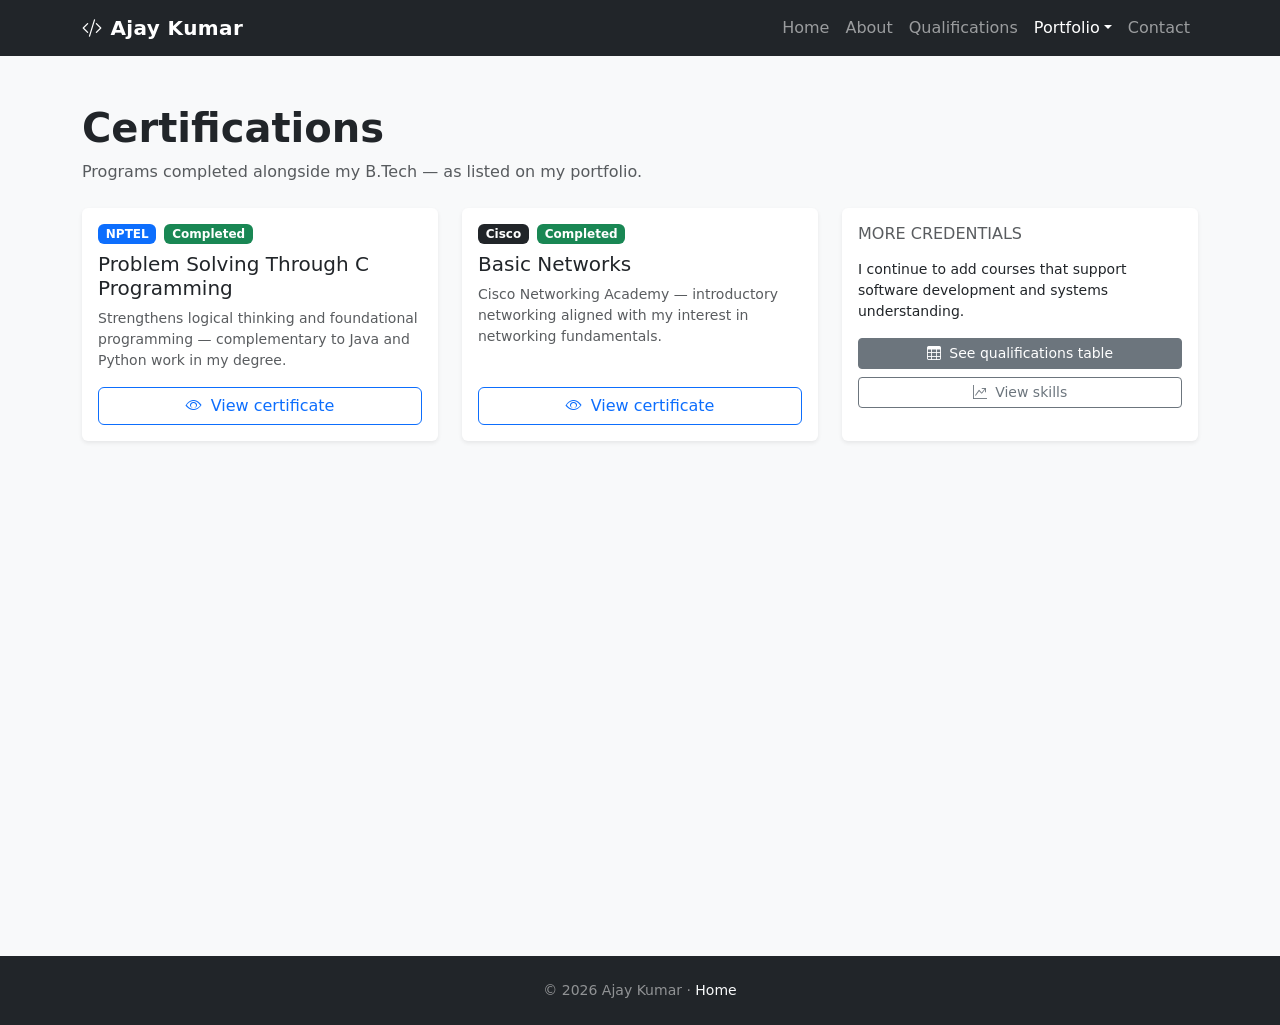
==== certifications.html @ c6d37fc0 "Add Bootstrap 5 portfolio website (multi-page assignment) Made-with: Cursor" ====
<!DOCTYPE html>
<html lang="en">
<head>
  <meta charset="UTF-8">
  <meta name="viewport" content="width=device-width, initial-scale=1">
  <title>Certifications | Ajay Kumar</title>
  <link href="https://cdn.jsdelivr.net/npm/bootstrap@5.3.3/dist/css/bootstrap.min.css" rel="stylesheet">
  <link rel="stylesheet" href="https://cdn.jsdelivr.net/npm/bootstrap-icons@1.11.3/font/bootstrap-icons.min.css">
  <link href="css/style.css" rel="stylesheet">
</head>
<body>
  <nav class="navbar navbar-expand-lg navbar-dark bg-dark sticky-top">
    <div class="container">
      <a class="navbar-brand" href="index.html"><i class="bi bi-code-slash me-2"></i>Ajay Kumar</a>
      <button class="navbar-toggler" type="button" data-bs-toggle="collapse" data-bs-target="#mainNav" aria-controls="mainNav" aria-expanded="false" aria-label="Toggle navigation">
        <span class="navbar-toggler-icon"></span>
      </button>
      <div class="collapse navbar-collapse" id="mainNav">
        <ul class="navbar-nav ms-auto mb-2 mb-lg-0">
          <li class="nav-item"><a class="nav-link" href="index.html">Home</a></li>
          <li class="nav-item"><a class="nav-link" href="about.html">About</a></li>
          <li class="nav-item"><a class="nav-link" href="qualifications.html">Qualifications</a></li>
          <li class="nav-item dropdown">
            <a class="nav-link dropdown-toggle active" href="#" id="portfolioDropdown" role="button" data-bs-toggle="dropdown" aria-expanded="false">Portfolio</a>
            <ul class="dropdown-menu dropdown-menu-end" aria-labelledby="portfolioDropdown">
              <li><a class="dropdown-item" href="skills.html"><i class="bi bi-graph-up-arrow me-2"></i>Skills</a></li>
              <li><a class="dropdown-item active" href="certifications.html"><i class="bi bi-award me-2"></i>Certifications</a></li>
            </ul>
          </li>
          <li class="nav-item"><a class="nav-link" href="contact.html">Contact</a></li>
        </ul>
      </div>
    </div>
  </nav>

  <main class="py-5 bg-light min-vh-100">
    <div class="container">
      <h1 class="display-6 fw-bold mb-2">Certifications</h1>
      <p class="text-muted mb-4">Programs completed alongside my B.Tech — as listed on my portfolio.</p>

      <div class="row g-4">
        <div class="col-md-6 col-lg-4">
          <div class="card h-100 shadow-sm border-0">
            <div class="card-body d-flex flex-column">
              <div class="d-flex align-items-center gap-2 mb-2">
                <span class="badge text-bg-primary">NPTEL</span>
                <span class="badge text-bg-success">Completed</span>
              </div>
              <h2 class="h5 card-title">Problem Solving Through C Programming</h2>
              <p class="card-text small text-muted flex-grow-1">
                Strengthens logical thinking and foundational programming — complementary to Java and Python work in my degree.
              </p>
              <button type="button" class="btn btn-outline-primary" data-bs-toggle="modal" data-bs-target="#modalNptel">
                <i class="bi bi-eye me-1"></i> View certificate
              </button>
            </div>
          </div>
        </div>
        <div class="col-md-6 col-lg-4">
          <div class="card h-100 shadow-sm border-0">
            <div class="card-body d-flex flex-column">
              <div class="d-flex align-items-center gap-2 mb-2">
                <span class="badge text-bg-dark">Cisco</span>
                <span class="badge text-bg-success">Completed</span>
              </div>
              <h2 class="h5 card-title">Basic Networks</h2>
              <p class="card-text small text-muted flex-grow-1">
                Cisco Networking Academy — introductory networking aligned with my interest in networking fundamentals.
              </p>
              <button type="button" class="btn btn-outline-primary" data-bs-toggle="modal" data-bs-target="#modalCisco">
                <i class="bi bi-eye me-1"></i> View certificate
              </button>
            </div>
          </div>
        </div>
        <div class="col-md-12 col-lg-4">
          <div class="card h-100 shadow-sm border-0 bg-white">
            <div class="card-body">
              <h2 class="h6 text-uppercase text-muted mb-3">More credentials</h2>
              <p class="small mb-3">I continue to add courses that support software development and systems understanding.</p>
              <a class="btn btn-sm btn-secondary mb-2 w-100" href="qualifications.html"><i class="bi bi-table me-1"></i> See qualifications table</a>
              <a class="btn btn-sm btn-outline-secondary w-100" href="skills.html"><i class="bi bi-graph-up-arrow me-1"></i> View skills</a>
            </div>
          </div>
        </div>
      </div>
    </div>
  </main>

  <!-- Modal: NPTEL -->
  <div class="modal fade" id="modalNptel" tabindex="-1" aria-labelledby="modalNptelLabel" aria-hidden="true">
    <div class="modal-dialog modal-dialog-centered">
      <div class="modal-content">
        <div class="modal-header">
          <h2 class="modal-title fs-5" id="modalNptelLabel">NPTEL — Problem Solving Through C</h2>
          <button type="button" class="btn-close" data-bs-dismiss="modal" aria-label="Close"></button>
        </div>
        <div class="modal-body">
          <p class="mb-2">This certificate is issued by <strong>NPTEL</strong> for the course <em>Problem Solving Through C Programming</em>.</p>
          <p class="small text-muted mb-0">Upload your official PDF or screenshot to the <code>assets/</code> folder and link it here if your instructor requires a file preview.</p>
        </div>
        <div class="modal-footer">
          <button type="button" class="btn btn-secondary" data-bs-dismiss="modal">Close</button>
          <a class="btn btn-primary" href="https://nptel.ac.in/" target="_blank" rel="noopener">Open NPTEL</a>
        </div>
      </div>
    </div>
  </div>

  <!-- Modal: Cisco -->
  <div class="modal fade" id="modalCisco" tabindex="-1" aria-labelledby="modalCiscoLabel" aria-hidden="true">
    <div class="modal-dialog modal-dialog-centered">
      <div class="modal-content">
        <div class="modal-header">
          <h2 class="modal-title fs-5" id="modalCiscoLabel">Cisco — Basic Networks</h2>
          <button type="button" class="btn-close" data-bs-dismiss="modal" aria-label="Close"></button>
        </div>
        <div class="modal-body">
          <p class="mb-2">Completed via <strong>Cisco Networking Academy</strong>: <em>Basic Networks</em>.</p>
          <p class="small text-muted mb-0">Replace this placeholder text with a scan or credential ID when you add the official asset to your repository.</p>
        </div>
        <div class="modal-footer">
          <button type="button" class="btn btn-secondary" data-bs-dismiss="modal">Close</button>
          <a class="btn btn-primary" href="https://www.netacad.com/" target="_blank" rel="noopener">Open NetAcad</a>
        </div>
      </div>
    </div>
  </div>

  <footer class="bg-dark text-white-50 py-4">
    <div class="container small text-center">
      © <span id="y"></span> Ajay Kumar · <a class="link-light text-decoration-none" href="index.html">Home</a>
    </div>
  </footer>

  <script src="https://cdn.jsdelivr.net/npm/bootstrap@5.3.3/dist/js/bootstrap.bundle.min.js"></script>
  <script>document.getElementById("y").textContent = new Date().getFullYear();</script>
</body>
</html>
---- css/style.css ----
/* Ajay Kumar Portfolio — custom layer on Bootstrap 5 */
:root {
  --brand-primary: #0d6efd;
  --brand-dark: #0b1220;
  --hero-gradient: linear-gradient(135deg, #0b1220 0%, #1a2a4a 45%, #0d3b66 100%);
}

body {
  font-family: system-ui, -apple-system, "Segoe UI", Roboto, "Helvetica Neue", Arial, sans-serif;
  min-height: 100vh;
  display: flex;
  flex-direction: column;
}

main {
  flex: 1 0 auto;
}

.navbar-brand {
  font-weight: 700;
  letter-spacing: 0.02em;
}

.hero-section {
  background: var(--hero-gradient);
  color: #fff;
  position: relative;
  overflow: hidden;
}

.hero-section::after {
  content: "";
  position: absolute;
  inset: 0;
  background: radial-gradient(ellipse 80% 50% at 70% 20%, rgba(13, 110, 253, 0.35), transparent 55%);
  pointer-events: none;
}

.hero-content {
  position: relative;
  z-index: 1;
}

.profile-ring {
  border: 4px solid rgba(255, 255, 255, 0.35);
  box-shadow: 0 0.5rem 2rem rgba(0, 0, 0, 0.35);
}

.carousel-caption {
  background: rgba(11, 18, 32, 0.75);
  border-radius: 0.5rem;
  padding: 1rem 1.25rem;
  bottom: 1.5rem;
}

footer {
  margin-top: auto;
}

.table-hover tbody tr:hover {
  --bs-table-hover-bg: rgba(13, 110, 253, 0.08);
}

.form-invalid-feedback {
  display: none;
  font-size: 0.875rem;
  color: var(--bs-danger);
}

.was-validated .form-invalid-feedback.show,
.is-invalid ~ .form-invalid-feedback {
  display: block;
}
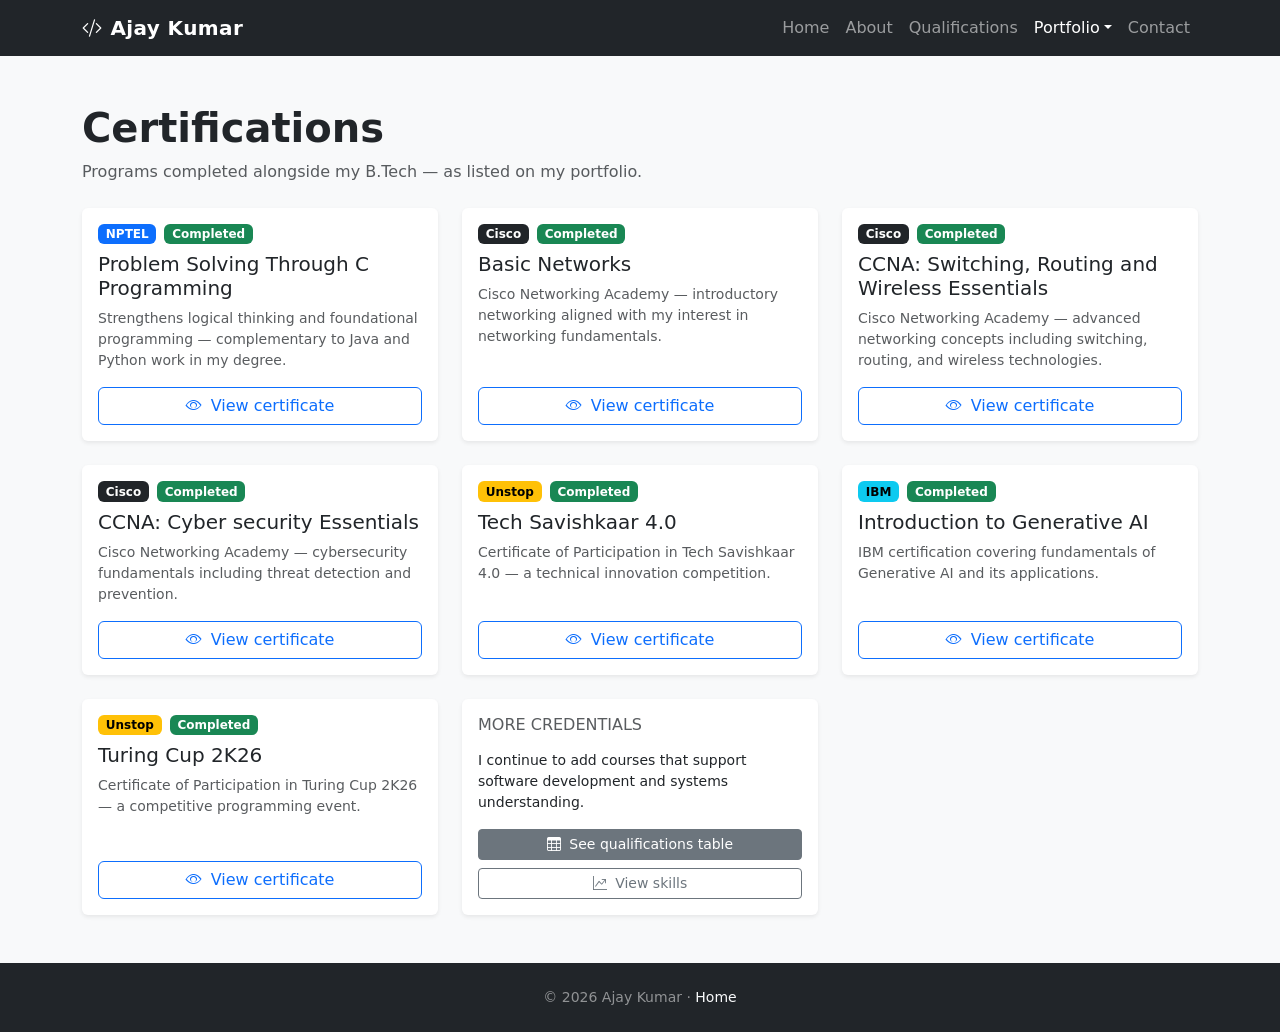
==== commit ace40434: "Update portfolio: Replace projects with OrionOS and Intelligent Pricing System, add 5 new certificat" ====
--- a/certifications.html
+++ b/certifications.html
@@ -73,6 +73,91 @@
             </div>
           </div>
         </div>
+        <div class="col-md-6 col-lg-4">
+          <div class="card h-100 shadow-sm border-0">
+            <div class="card-body d-flex flex-column">
+              <div class="d-flex align-items-center gap-2 mb-2">
+                <span class="badge text-bg-dark">Cisco</span>
+                <span class="badge text-bg-success">Completed</span>
+              </div>
+              <h2 class="h5 card-title">CCNA: Switching, Routing and Wireless Essentials</h2>
+              <p class="card-text small text-muted flex-grow-1">
+                Cisco Networking Academy — advanced networking concepts including switching, routing, and wireless technologies.
+              </p>
+              <button type="button" class="btn btn-outline-primary" data-bs-toggle="modal" data-bs-target="#modalCCNA">
+                <i class="bi bi-eye me-1"></i> View certificate
+              </button>
+            </div>
+          </div>
+        </div>
+        <div class="col-md-6 col-lg-4">
+          <div class="card h-100 shadow-sm border-0">
+            <div class="card-body d-flex flex-column">
+              <div class="d-flex align-items-center gap-2 mb-2">
+                <span class="badge text-bg-dark">Cisco</span>
+                <span class="badge text-bg-success">Completed</span>
+              </div>
+              <h2 class="h5 card-title">CCNA: Cyber security Essentials</h2>
+              <p class="card-text small text-muted flex-grow-1">
+                Cisco Networking Academy — cybersecurity fundamentals including threat detection and prevention.
+              </p>
+              <button type="button" class="btn btn-outline-primary" data-bs-toggle="modal" data-bs-target="#modalCyberSecurity">
+                <i class="bi bi-eye me-1"></i> View certificate
+              </button>
+            </div>
+          </div>
+        </div>
+        <div class="col-md-6 col-lg-4">
+          <div class="card h-100 shadow-sm border-0">
+            <div class="card-body d-flex flex-column">
+              <div class="d-flex align-items-center gap-2 mb-2">
+                <span class="badge text-bg-warning">Unstop</span>
+                <span class="badge text-bg-success">Completed</span>
+              </div>
+              <h2 class="h5 card-title">Tech Savishkaar 4.0</h2>
+              <p class="card-text small text-muted flex-grow-1">
+                Certificate of Participation in Tech Savishkaar 4.0 — a technical innovation competition.
+              </p>
+              <button type="button" class="btn btn-outline-primary" data-bs-toggle="modal" data-bs-target="#modalTechSavishkaar">
+                <i class="bi bi-eye me-1"></i> View certificate
+              </button>
+            </div>
+          </div>
+        </div>
+        <div class="col-md-6 col-lg-4">
+          <div class="card h-100 shadow-sm border-0">
+            <div class="card-body d-flex flex-column">
+              <div class="d-flex align-items-center gap-2 mb-2">
+                <span class="badge text-bg-info">IBM</span>
+                <span class="badge text-bg-success">Completed</span>
+              </div>
+              <h2 class="h5 card-title">Introduction to Generative AI</h2>
+              <p class="card-text small text-muted flex-grow-1">
+                IBM certification covering fundamentals of Generative AI and its applications.
+              </p>
+              <button type="button" class="btn btn-outline-primary" data-bs-toggle="modal" data-bs-target="#modalIBM">
+                <i class="bi bi-eye me-1"></i> View certificate
+              </button>
+            </div>
+          </div>
+        </div>
+        <div class="col-md-6 col-lg-4">
+          <div class="card h-100 shadow-sm border-0">
+            <div class="card-body d-flex flex-column">
+              <div class="d-flex align-items-center gap-2 mb-2">
+                <span class="badge text-bg-warning">Unstop</span>
+                <span class="badge text-bg-success">Completed</span>
+              </div>
+              <h2 class="h5 card-title">Turing Cup 2K26</h2>
+              <p class="card-text small text-muted flex-grow-1">
+                Certificate of Participation in Turing Cup 2K26 — a competitive programming event.
+              </p>
+              <button type="button" class="btn btn-outline-primary" data-bs-toggle="modal" data-bs-target="#modalTuringCup">
+                <i class="bi bi-eye me-1"></i> View certificate
+              </button>
+            </div>
+          </div>
+        </div>
         <div class="col-md-12 col-lg-4">
           <div class="card h-100 shadow-sm border-0 bg-white">
             <div class="card-body">
@@ -127,6 +212,106 @@
     </div>
   </div>
 
+  <!-- Modal: CCNA -->
+  <div class="modal fade" id="modalCCNA" tabindex="-1" aria-labelledby="modalCCNALabel" aria-hidden="true">
+    <div class="modal-dialog modal-dialog-centered">
+      <div class="modal-content">
+        <div class="modal-header">
+          <h2 class="modal-title fs-5" id="modalCCNALabel">Cisco — CCNA: Switching, Routing and Wireless Essentials</h2>
+          <button type="button" class="btn-close" data-bs-dismiss="modal" aria-label="Close"></button>
+        </div>
+        <div class="modal-body">
+          <p class="mb-2">Completed via <strong>Cisco Networking Academy</strong>: <em>CCNA: Switching, Routing and Wireless Essentials</em>.</p>
+          <img src="https://media.licdn.com/dms/image/v2/D4D2DAQFZTqZ5pzpI6A/profile-treasury-image-shrink_1920_1920/B4DZ8jjQfrJ4Ac-/0/1783007873243?e=1784376000&v=beta&t=-h4ahw5eIeojfckB_H8qO-QTx52xrn9zn8oGjqW2L0I" alt="CCNA Certificate" class="img-fluid rounded mb-2">
+        </div>
+        <div class="modal-footer">
+          <button type="button" class="btn btn-secondary" data-bs-dismiss="modal">Close</button>
+          <a class="btn btn-primary" href="https://media.licdn.com/dms/image/v2/D4D2DAQFZTqZ5pzpI6A/profile-treasury-image-shrink_1920_1920/B4DZ8jjQfrJ4Ac-/0/1783007873243?e=1784376000&v=beta&t=-h4ahw5eIeojfckB_H8qO-QTx52xrn9zn8oGjqW2L0I" target="_blank" rel="noopener">View Certificate</a>
+        </div>
+      </div>
+    </div>
+  </div>
+
+  <!-- Modal: Cyber Security -->
+  <div class="modal fade" id="modalCyberSecurity" tabindex="-1" aria-labelledby="modalCyberSecurityLabel" aria-hidden="true">
+    <div class="modal-dialog modal-dialog-centered">
+      <div class="modal-content">
+        <div class="modal-header">
+          <h2 class="modal-title fs-5" id="modalCyberSecurityLabel">Cisco — CCNA: Cyber security Essentials</h2>
+          <button type="button" class="btn-close" data-bs-dismiss="modal" aria-label="Close"></button>
+        </div>
+        <div class="modal-body">
+          <p class="mb-2">Completed via <strong>Cisco Networking Academy</strong>: <em>CCNA: Cyber security Essentials</em>.</p>
+          <img src="https://media.licdn.com/dms/image/v2/D4D2DAQH9-emgnyIKJQ/profile-treasury-image-shrink_8192_8192/B4DZ8jj9YzGYAU-/0/1783008057316?e=1784376000&v=beta&t=BFBUmYjomHy7ksqeTF0lBh2IBqrYGx7fsK7dZ0l-vuE" alt="CCNA Cyber Security Certificate" class="img-fluid rounded mb-2">
+        </div>
+        <div class="modal-footer">
+          <button type="button" class="btn btn-secondary" data-bs-dismiss="modal">Close</button>
+          <a class="btn btn-primary" href="https://media.licdn.com/dms/image/v2/D4D2DAQH9-emgnyIKJQ/profile-treasury-image-shrink_8192_8192/B4DZ8jj9YzGYAU-/0/1783008057316?e=1784376000&v=beta&t=BFBUmYjomHy7ksqeTF0lBh2IBqrYGx7fsK7dZ0l-vuE" target="_blank" rel="noopener">View Certificate</a>
+        </div>
+      </div>
+    </div>
+  </div>
+
+  <!-- Modal: Tech Savishkaar -->
+  <div class="modal fade" id="modalTechSavishkaar" tabindex="-1" aria-labelledby="modalTechSavishkaarLabel" aria-hidden="true">
+    <div class="modal-dialog modal-dialog-centered">
+      <div class="modal-content">
+        <div class="modal-header">
+          <h2 class="modal-title fs-5" id="modalTechSavishkaarLabel">Unstop — Tech Savishkaar 4.0</h2>
+          <button type="button" class="btn-close" data-bs-dismiss="modal" aria-label="Close"></button>
+        </div>
+        <div class="modal-body">
+          <p class="mb-2">Certificate of Participation in <strong>Tech Savishkaar 4.0</strong> — a technical innovation competition.</p>
+          <img src="https://d8it4huxumps7.cloudfront.net/lambda-pdfs/certificate-images/f2e04d9a-0303-4f79-b578-f97ccf00d522.jpg" alt="Tech Savishkaar 4.0 Certificate" class="img-fluid rounded mb-2">
+        </div>
+        <div class="modal-footer">
+          <button type="button" class="btn btn-secondary" data-bs-dismiss="modal">Close</button>
+          <a class="btn btn-primary" href="https://d8it4huxumps7.cloudfront.net/lambda-pdfs/certificate-images/f2e04d9a-0303-4f79-b578-f97ccf00d522.jpg" target="_blank" rel="noopener">View Certificate</a>
+        </div>
+      </div>
+    </div>
+  </div>
+
+  <!-- Modal: IBM -->
+  <div class="modal fade" id="modalIBM" tabindex="-1" aria-labelledby="modalIBMLabel" aria-hidden="true">
+    <div class="modal-dialog modal-dialog-centered">
+      <div class="modal-content">
+        <div class="modal-header">
+          <h2 class="modal-title fs-5" id="modalIBMLabel">IBM — Introduction to Generative AI</h2>
+          <button type="button" class="btn-close" data-bs-dismiss="modal" aria-label="Close"></button>
+        </div>
+        <div class="modal-body">
+          <p class="mb-2">IBM certification covering <strong>Introduction to Generative AI</strong> — fundamentals of Generative AI and its applications.</p>
+          <img src="https://media.licdn.com/dms/image/v2/D4D2DAQFqfifi744fyA/profile-treasury-image-shrink_1280_1280/B4DZ8jku2FK8Ac-/0/1783008259875?e=1784376000&v=beta&t=mvEIjSrgxCy20jNMGQU39nUFGSsKMNouGakJW8daK8Y" alt="IBM Introduction to Generative AI Certificate" class="img-fluid rounded mb-2">
+        </div>
+        <div class="modal-footer">
+          <button type="button" class="btn btn-secondary" data-bs-dismiss="modal">Close</button>
+          <a class="btn btn-primary" href="https://media.licdn.com/dms/image/v2/D4D2DAQFqfifi744fyA/profile-treasury-image-shrink_1280_1280/B4DZ8jku2FK8Ac-/0/1783008259875?e=1784376000&v=beta&t=mvEIjSrgxCy20jNMGQU39nUFGSsKMNouGakJW8daK8Y" target="_blank" rel="noopener">View Certificate</a>
+        </div>
+      </div>
+    </div>
+  </div>
+
+  <!-- Modal: Turing Cup -->
+  <div class="modal fade" id="modalTuringCup" tabindex="-1" aria-labelledby="modalTuringCupLabel" aria-hidden="true">
+    <div class="modal-dialog modal-dialog-centered">
+      <div class="modal-content">
+        <div class="modal-header">
+          <h2 class="modal-title fs-5" id="modalTuringCupLabel">Unstop — Turing Cup 2K26</h2>
+          <button type="button" class="btn-close" data-bs-dismiss="modal" aria-label="Close"></button>
+        </div>
+        <div class="modal-body">
+          <p class="mb-2">Certificate of Participation in <strong>Turing Cup 2K26</strong> — a competitive programming event.</p>
+          <img src="https://d8it4huxumps7.cloudfront.net/lambda-pdfs/certificate-images/57e921fa-41fd-444b-a183-a80a609798d9.jpg" alt="Turing Cup 2K26 Certificate" class="img-fluid rounded mb-2">
+        </div>
+        <div class="modal-footer">
+          <button type="button" class="btn btn-secondary" data-bs-dismiss="modal">Close</button>
+          <a class="btn btn-primary" href="https://d8it4huxumps7.cloudfront.net/lambda-pdfs/certificate-images/57e921fa-41fd-444b-a183-a80a609798d9.jpg" target="_blank" rel="noopener">View Certificate</a>
+        </div>
+      </div>
+    </div>
+  </div>
+
   <footer class="bg-dark text-white-50 py-4">
     <div class="container small text-center">
       © <span id="y"></span> Ajay Kumar · <a class="link-light text-decoration-none" href="index.html">Home</a>
